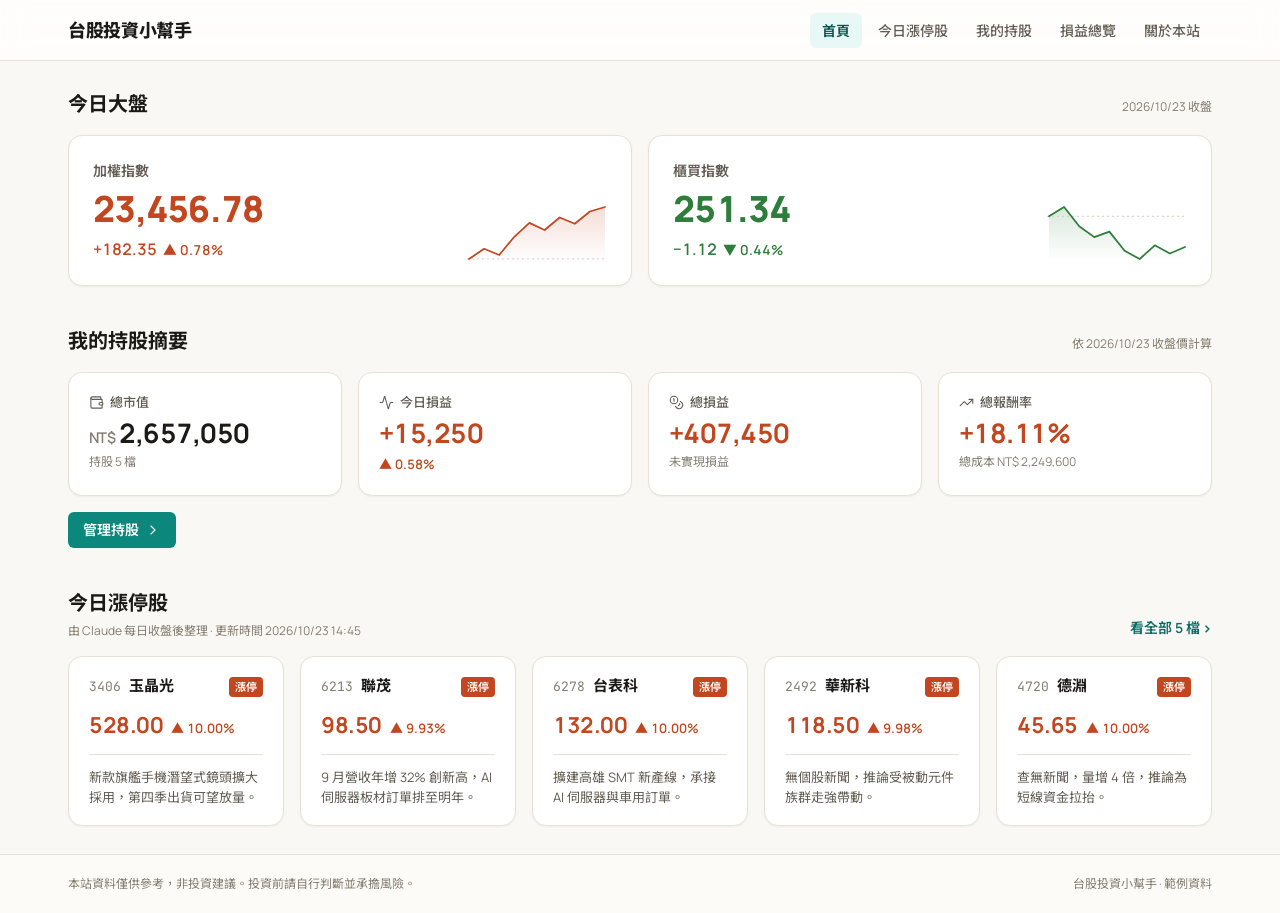
==== index.html @ 596cfdf7 "Add 台股投資小幫手 static site (首頁、今日漲停股、我的持股) Plain HTML/CSS/JS with no build step, deployable as-is on Ve" ====
<!DOCTYPE html>
<html lang="zh-Hant-TW">
<head>
<meta charset="utf-8">
<meta name="viewport" content="width=device-width, initial-scale=1">
<title>台股投資小幫手</title>
<link rel="stylesheet" href="css/tokens.css">
<link rel="stylesheet" href="css/app.css">
</head>
<body>
<div class="app">
  <header class="topbar" id="site-header"></header>

  <main class="main main--home">
    <section class="section">
      <div class="section-head">
        <h2 class="section-title">今日大盤</h2>
        <span class="caption" id="market-asof"></span>
      </div>
      <div class="grid grid--index" id="market"></div>
    </section>

    <section class="section" id="holdings-summary">
      <div class="section-head">
        <h2 class="section-title">我的持股摘要</h2>
        <span class="caption" id="summary-asof"></span>
      </div>
      <div class="grid grid--summary" id="summary"></div>
      <div>
        <a class="btn btn--primary" href="holdings.html">管理持股<span data-icon="chevron-right" data-size="16"></span></a>
      </div>
    </section>

    <section class="section" id="limit-up">
      <div class="section-head section-head--end">
        <div style="display:flex;flex-direction:column;gap:4px">
          <h2 class="section-title">今日漲停股</h2>
          <span class="caption" id="limitup-updated"></span>
        </div>
        <a class="see-all" href="limit-up.html" id="see-all"></a>
      </div>
      <div class="grid grid--minis" id="limitups"></div>
    </section>
  </main>

  <footer class="footer" id="about"></footer>
</div>

<script src="js/data.js"></script>
<script src="js/ui.js"></script>
<script>
renderChrome('home');
hydrateIcons();

document.getElementById('market-asof').textContent = `${AS_OF} 收盤`;
document.getElementById('summary-asof').textContent = `依 ${AS_OF} 收盤價計算`;
document.getElementById('limitup-updated').textContent = `由 Claude 每日收盤後整理 · 更新時間 ${LIMIT_UP_UPDATED}`;

const indexCard = (label, m) => `
  <div class="card index-card">
    <div class="index-card__body">
      <div class="index-card__label">${label}</div>
      <div class="index-card__value is-${dirOf(m.change)}">${f2(m.value)}</div>
      ${changeText({ value: m.change, percent: m.percent, decimals: 2, size: 16 })}
    </div>
    ${sparkline(m.trend, { width: 140, height: 56, baseline: m.prev })}
  </div>`;
document.getElementById('market').innerHTML = indexCard('加權指數', MARKET.taiex) + indexCard('櫃買指數', MARKET.otc);

// Summary is computed from the holdings saved by 我的持股 (holdings.html).
function renderSummary() {
  const t = valueHoldings(loadHoldings().list).totals;
  const pnlDir = dirOf(t.pnl), todayDir = dirOf(t.today);
  document.getElementById('summary').innerHTML = `
    <div class="grid grid--pair">
      ${statCard({ label: '總市值', iconName: 'wallet', unit: 'NT$', value: f0(t.mv), hint: `持股 ${t.count} 檔` })}
      ${statCard({ label: '今日損益', iconName: 'activity', value: signed(t.today, f0(Math.abs(t.today))), dir: todayDir, colorValue: true, percent: t.todayPct })}
    </div>
    <div class="grid grid--pair">
      ${statCard({ label: '總損益', iconName: 'coins', value: signed(t.pnl, f0(Math.abs(t.pnl))), dir: pnlDir, colorValue: true, hint: '未實現損益' })}
      ${statCard({ label: '總報酬率', iconName: 'trending-up', value: signed(t.ret, f2(Math.abs(t.ret)) + '%'), dir: pnlDir, colorValue: true, hint: `總成本 NT$ ${f0(t.cost)}` })}
    </div>`;
}
renderSummary();
// Stay in sync when holdings change in another tab, or when returning via the back button.
window.addEventListener('storage', e => { if (e.key === HOLDINGS_KEY) renderSummary(); });
window.addEventListener('pageshow', e => { if (e.persisted) renderSummary(); });

document.getElementById('see-all').innerHTML = `看全部 ${LIMIT_UPS.length} 檔<span class="see-all__chev">›</span>`;
document.getElementById('limitups').innerHTML = LIMIT_UPS.map(s => `
  <a class="card mini" href="limit-up.html#s${s.code}">
    <div class="mini__head">
      <div class="mini__id"><span class="mini__code">${s.code}</span><span class="mini__name">${esc(s.name)}</span></div>
      <span class="tag-limit">漲停</span>
    </div>
    <div class="mini__price"><span class="mini__close">${f2(s.price)}</span><span class="mini__pct">▲ ${f2(s.pct)}%</span></div>
    <p class="mini__reason">${esc(s.short)}</p>
  </a>`).join('');
</script>
</body>
</html>
---- css/tokens.css ----
/* Design tokens — copied from the Stock Dashboard design system (project/_ds/…/tokens). */
/* ---- fonts.css ---- */
/* Google Fonts substitutes — no brand font files were provided */
@import url("https://fonts.googleapis.com/css2?family=Manrope:wght@400;500;600;700;800&family=Noto+Sans+TC:wght@400;500;700&family=JetBrains+Mono:wght@400;500;600&display=swap");

/* ---- colors.css ---- */
:root{
/* Sea — primary (turquoise shallows) */
--sea-50:#E8F8F6;--sea-100:#C9EFEB;--sea-200:#9BE2DA;--sea-300:#62CFC4;--sea-400:#2FBBAE;--sea-500:#14A396;--sea-600:#0B877C;--sea-700:#086C64;--sea-800:#08534D;--sea-900:#073F3B;
/* Sand — warm neutrals */
--sand-0:#FFFFFF;--sand-25:#FCFBF8;--sand-50:#FAF8F4;--sand-100:#F3EFE7;--sand-200:#E8E2D6;--sand-300:#D6CEBF;--sand-400:#B0A799;--sand-500:#857D71;--sand-600:#635C53;--sand-700:#48433C;--sand-800:#2F2B27;--sand-900:#1C1A17;
/* Shade — palm-shadow lavender (secondary) */
--shade-50:#F1F2F8;--shade-100:#E1E3F0;--shade-200:#C6C9E1;--shade-300:#A6AACD;--shade-400:#8A8FBA;--shade-500:#6F74A3;--shade-600:#575C88;--shade-700:#43476B;
/* Terracotta — roofs; = 上漲 (TW convention: red up) */
--terra-50:#FCEEE8;--terra-100:#F8D9CC;--terra-300:#EC9A7A;--terra-500:#D9542B;--terra-600:#C2461F;--terra-700:#9C3818;
/* Palm — fronds; = 下跌 (TW convention: green down) */
--palm-50:#E9F4EA;--palm-100:#CDE6D0;--palm-300:#7DBA86;--palm-500:#3E9147;--palm-600:#2F7D3B;--palm-700:#23602D;
/* Sun — jet-ski yellow; warnings */
--sun-50:#FEF6E4;--sun-100:#FCE8B8;--sun-400:#F2B53A;--sun-500:#E09A12;--sun-700:#8F5F05;
/* Coral — beach umbrella pink; data-viz only */
--coral-300:#F4A3B4;--coral-500:#E66B86;

/* Semantic */
--bg-app:var(--sand-50);
--surface-card:var(--sand-0);
--surface-sunken:var(--sand-100);
--surface-hover:var(--sand-100);
--surface-selected:var(--sea-50);
--surface-inverse:var(--sand-900);
--text-primary:var(--sand-900);
--text-secondary:var(--sand-600);
--text-tertiary:var(--sand-500);
--text-disabled:var(--sand-400);
--text-inverse:var(--sand-0);
--text-link:var(--sea-700);
--border-subtle:var(--sand-200);
--border-default:var(--sand-300);
--border-strong:var(--sand-500);
--border-focus:var(--sea-500);
--accent:var(--sea-600);
--accent-hover:var(--sea-700);
--accent-press:var(--sea-800);
--accent-soft:var(--sea-50);
--accent-on:var(--sand-0);
--secondary:var(--shade-500);
--secondary-soft:var(--shade-50);

/* Market (台股慣例：紅漲綠跌) */
--market-up:var(--terra-600);
--market-up-soft:var(--terra-50);
--market-down:var(--palm-600);
--market-down-soft:var(--palm-50);
--market-flat:var(--sand-500);
--market-flat-soft:var(--sand-100);

/* Status */
--status-success:var(--sea-600);--status-success-soft:var(--sea-50);
--status-warning:var(--sun-700);--status-warning-soft:var(--sun-50);
--status-danger:var(--terra-700);--status-danger-soft:var(--terra-50);
--status-info:var(--shade-600);--status-info-soft:var(--shade-50);

/* Data-viz categorical, in order */
--viz-1:var(--sea-500);--viz-2:var(--shade-400);--viz-3:var(--sun-400);--viz-4:var(--coral-500);--viz-5:var(--sea-800);--viz-6:var(--sand-400);
}

/* ---- typography.css ---- */
:root{
--font-sans:"Manrope","Noto Sans TC",system-ui,-apple-system,"PingFang TC","Microsoft JhengHei",sans-serif;
--font-cjk:"Noto Sans TC","PingFang TC","Microsoft JhengHei",sans-serif;
--font-mono:"JetBrains Mono",ui-monospace,"SFMono-Regular",Menlo,monospace;
--font-numeric:"Manrope","Noto Sans TC",sans-serif; /* always with tabular-nums */

--fw-regular:400;/* @kind other */--fw-medium:500;/* @kind other */--fw-semibold:600;/* @kind other */--fw-bold:700;/* @kind other */--fw-heavy:800;/* @kind other */

--fs-11:11px;--fs-12:12px;--fs-13:13px;--fs-14:14px;--fs-16:16px;--fs-18:18px;--fs-20:20px;--fs-24:24px;--fs-30:30px;--fs-40:40px;--fs-56:56px;
--lh-tight:1.15;/* @kind other */--lh-snug:1.3;/* @kind other */--lh-normal:1.5;/* @kind other */--lh-relaxed:1.65;/* @kind other */
--ls-tight:-0.02em;/* @kind other */--ls-normal:0;/* @kind other */--ls-wide:0.06em;/* @kind other */

/* Semantic roles */
--type-display-size:var(--fs-40);--type-display-weight:800;/* @kind other */--type-display-lh:var(--lh-tight);/* @kind other */
--type-h1-size:var(--fs-24);--type-h1-weight:700;/* @kind other */
--type-h2-size:var(--fs-18);--type-h2-weight:700;/* @kind other */
--type-h3-size:var(--fs-16);--type-h3-weight:600;/* @kind other */
--type-body-size:var(--fs-14);--type-body-weight:400;/* @kind other */
--type-small-size:var(--fs-13);
--type-caption-size:var(--fs-12);
--type-overline-size:var(--fs-11);
--type-kpi-size:var(--fs-30);--type-kpi-weight:700;/* @kind other */
}

/* ---- spacing.css ---- */
:root{
--space-0:0;--space-1:2px;--space-2:4px;--space-3:6px;--space-4:8px;--space-5:12px;--space-6:16px;--space-7:20px;--space-8:24px;--space-9:32px;--space-10:40px;--space-11:56px;--space-12:72px;
--radius-xs:4px;--radius-sm:6px;--radius-md:10px;--radius-lg:14px;--radius-xl:20px;--radius-full:999px;
--control-h-sm:28px;--control-h-md:36px;--control-h-lg:44px;
--sidebar-w:232px;--topbar-h:60px;--content-max:1360px;
--card-pad:20px;--gutter:16px;
}

/* ---- effects.css ---- */
:root{
--shadow-xs:0 1px 2px rgba(60,45,20,.06);
--shadow-sm:0 1px 2px rgba(60,45,20,.05),0 2px 8px rgba(60,45,20,.05);
--shadow-md:0 2px 4px rgba(60,45,20,.05),0 10px 28px rgba(60,45,20,.09);
--shadow-lg:0 4px 8px rgba(60,45,20,.06),0 24px 56px rgba(60,45,20,.14);
--ring-focus:0 0 0 3px rgba(20,163,150,.28);
--overlay-scrim:rgba(28,26,23,.36);
--blur-glass:saturate(1.4) blur(14px);/* @kind other */
--surface-glass:rgba(255,255,255,.72);
--ease-out:cubic-bezier(.22,.8,.3,1);/* @kind other */--ease-in-out:cubic-bezier(.65,0,.35,1);/* @kind other */
--dur-fast:120ms;/* @kind other */--dur-base:180ms;/* @kind other */--dur-slow:280ms;/* @kind other */
}

/* ---- base.css ---- */
*,*::before,*::after{box-sizing:border-box}
html,body{margin:0}
body{font-family:var(--font-sans);font-size:var(--type-body-size);line-height:var(--lh-normal);color:var(--text-primary);background:var(--bg-app);-webkit-font-smoothing:antialiased}
a{color:var(--text-link);text-decoration:none}a:hover{color:var(--sea-800);text-decoration:underline}
.num,.tnum{font-variant-numeric:tabular-nums lining-nums}
:focus-visible{outline:none;box-shadow:var(--ring-focus)}
---- css/app.css ----
/* 台股投資小幫手 — page layout and component styles.
   Mirrors the Stock Dashboard design-system components (Button, Input, StatCard,
   ChangeText, Badge, SegmentedControl, Sparkline) used in the Claude Design mockups. */

body { margin: 0; background: var(--bg-app); color: var(--text-primary); font-family: var(--font-sans); }
a { color: var(--text-link); text-decoration: none; }
a:hover { color: var(--sea-800); }
.icon { flex-shrink: 0; display: block; }
.mono { font-family: var(--font-mono); }
.tnum { font-variant-numeric: tabular-nums; }

/* ---------- Shell ---------- */
.app { min-height: 100vh; display: flex; flex-direction: column; background: var(--bg-app); }

.topbar {
  position: sticky; top: 0; z-index: 10;
  background: var(--surface-glass);
  backdrop-filter: blur(14px); -webkit-backdrop-filter: blur(14px);
  border-bottom: 1px solid var(--border-subtle);
}
.topbar__inner {
  max-width: 1200px; margin: 0 auto; padding: 0 28px; min-height: 60px;
  display: flex; align-items: center; justify-content: space-between; gap: 24px; flex-wrap: wrap;
}
.brand { font-size: 18px; font-weight: 800; letter-spacing: -0.02em; color: var(--text-primary); }
.brand:hover { color: var(--text-primary); text-decoration: none; }
.nav { display: flex; align-items: center; gap: 4px; flex-wrap: wrap; }
.nav__link {
  padding: 7px 12px; border-radius: 6px; font-size: 14px; font-weight: 500;
  color: var(--text-secondary);
}
.nav__link:hover { background: var(--surface-hover); color: var(--text-primary); text-decoration: none; }
.nav__link[aria-current="page"] { font-weight: 600; color: var(--sea-800); background: var(--accent-soft); }

.main {
  flex: 1; width: 100%; max-width: 1200px; margin: 0 auto; padding: 28px;
  display: flex; flex-direction: column;
}
.main--home { gap: 40px; }
.main--limitup { gap: 24px; }
.main--holdings { gap: 32px; }

.footer { border-top: 1px solid var(--border-subtle); background: var(--sand-25); }
.footer__inner {
  max-width: 1200px; margin: 0 auto; padding: 20px 28px;
  display: flex; justify-content: space-between; gap: 12px; flex-wrap: wrap;
  font-size: 12px; color: var(--text-tertiary);
}

/* ---------- Headings ---------- */
.page-head { display: flex; align-items: flex-end; justify-content: space-between; gap: 16px; flex-wrap: wrap; }
.page-title { margin: 0; font-size: 28px; font-weight: 800; letter-spacing: -0.02em; }
.section { display: flex; flex-direction: column; gap: 16px; }
.section-head { display: flex; align-items: baseline; justify-content: space-between; gap: 12px; flex-wrap: wrap; }
.section-head--end { align-items: flex-end; }
.section-title { margin: 0; font-size: 20px; font-weight: 700; }
.card-title { margin: 0; font-size: 16px; font-weight: 700; }
.caption { font-size: 12px; color: var(--text-tertiary); }

/* ---------- Card ---------- */
.card {
  background: var(--surface-card); border: 1px solid var(--border-subtle);
  border-radius: 14px; box-shadow: var(--shadow-xs);
}

/* ---------- Grids ---------- */
.grid { display: grid; gap: 16px; }
.grid--index { grid-template-columns: repeat(auto-fit, minmax(min(100%, 360px), 1fr)); }
.grid--summary { grid-template-columns: repeat(auto-fit, minmax(min(100%, 400px), 1fr)); }
.grid--pair { grid-template-columns: repeat(2, minmax(0, 1fr)); }
.grid--stats3 { grid-template-columns: repeat(auto-fit, minmax(min(100%, 240px), 1fr)); }
.grid--minis { grid-template-columns: repeat(auto-fit, minmax(min(100%, 150px), 1fr)); }
.grid--limitup { grid-template-columns: repeat(auto-fit, minmax(min(100%, 420px), 1fr)); }
.grid--form { grid-template-columns: repeat(auto-fit, minmax(min(100%, 180px), 1fr)); gap: 12px; align-items: end; }

/* ---------- Button ---------- */
.btn {
  display: inline-flex; align-items: center; justify-content: center; gap: 6px;
  height: var(--control-h-md); padding: 0 14px;
  font-family: var(--font-sans); font-size: 14px; font-weight: 600; white-space: nowrap;
  border-radius: var(--radius-sm); border: 1px solid transparent; cursor: pointer;
  transition: background var(--dur-fast) var(--ease-out), transform var(--dur-fast);
}
.btn:hover { text-decoration: none; }
.btn:active { transform: scale(.98); }
.btn--sm { height: var(--control-h-sm); padding: 0 10px; font-size: 13px; }
.btn--primary { background: var(--accent); color: var(--accent-on); }
.btn--primary:hover { background: var(--accent-hover); color: var(--accent-on); }
.btn--primary:active { background: var(--accent-press); }
.btn--ghost { background: transparent; color: var(--text-primary); }
.btn--ghost:hover { background: var(--surface-hover); color: var(--text-primary); }
.btn--ghost:active { background: var(--sand-200); }

/* ---------- Input ---------- */
.field { display: flex; flex-direction: column; gap: 6px; font-family: var(--font-sans); }
.field__label { font-size: 13px; font-weight: 600; color: var(--text-secondary); }
.field__box {
  display: flex; align-items: center; gap: 8px; height: var(--control-h-md); padding: 0 12px;
  border-radius: var(--radius-sm); background: var(--surface-card);
  border: 1px solid var(--border-default); color: var(--text-tertiary);
  transition: border-color var(--dur-fast), box-shadow var(--dur-fast);
}
.field__box:focus-within { border-color: var(--border-focus); box-shadow: var(--ring-focus); }
.field__box input {
  flex: 1; min-width: 0; border: 0; outline: 0; background: transparent;
  font: inherit; font-size: 14px; color: var(--text-primary); font-variant-numeric: tabular-nums;
}
.field__box input:focus-visible { box-shadow: none; }
.field__box input.is-numeric { text-align: right; }
.field__box input::placeholder { color: var(--text-disabled); }
.field__suffix { font-size: 13px; color: var(--text-tertiary); white-space: nowrap; }
.form-msg { font-size: 12px; color: var(--status-danger); }

/* ---------- StatCard ---------- */
.stat { padding: var(--card-pad); display: flex; flex-direction: column; gap: 6px; min-width: 0; }
.stat__label { display: flex; align-items: center; gap: 6px; font-size: 13px; font-weight: 500; color: var(--text-secondary); }
.stat__value {
  font-size: clamp(20px, 2.1vw, var(--type-kpi-size)); font-weight: 700; letter-spacing: -0.02em;
  line-height: 1.15; font-variant-numeric: tabular-nums; color: var(--text-primary);
  white-space: nowrap; overflow: hidden; text-overflow: ellipsis;
}
.stat__unit { font-size: .55em; font-weight: 600; margin-right: 4px; color: var(--text-tertiary); }
.stat__sub { margin-top: 4px; }
.stat__hint { font-size: 12px; color: var(--text-tertiary); margin-top: 4px; }

/* ---------- Market colours (台股：紅漲綠跌) ---------- */
.is-up { color: var(--market-up); }
.is-down { color: var(--market-down); }
.is-flat { color: var(--market-flat); }

/* ---------- ChangeText ---------- */
.chg { display: inline-flex; align-items: baseline; gap: 6px; font-weight: 600; font-variant-numeric: tabular-nums; white-space: nowrap; }
.chg > span + span { font-size: .86em; }

/* ---------- Badge ---------- */
.badge {
  display: inline-flex; align-items: center; gap: 5px; height: 22px; padding: 0 8px;
  border-radius: var(--radius-full); font-size: 12px; font-weight: 600; line-height: 1; white-space: nowrap;
  align-self: flex-start;
}
.badge--accent { background: var(--accent-soft); color: var(--sea-800); }
.badge--info { background: var(--status-info-soft); color: var(--status-info); }
.badge--warning { background: var(--status-warning-soft); color: var(--status-warning); }

/* ---------- SegmentedControl ---------- */
.seg { display: inline-flex; padding: 3px; gap: 2px; background: var(--surface-sunken); border-radius: var(--radius-md); }
.seg__btn {
  height: 28px; padding: 0 12px; border: 0; border-radius: 7px; cursor: pointer;
  font: inherit; font-size: 13px; font-weight: 600; white-space: nowrap;
  background: transparent; color: var(--text-secondary); transition: all var(--dur-fast);
}
.seg__btn[aria-pressed="true"] { background: var(--surface-card); color: var(--text-primary); box-shadow: var(--shadow-xs); }
.filters { display: flex; align-items: center; gap: 12px; flex-wrap: wrap; overflow-x: auto; }

/* ---------- 首頁：大盤卡 ---------- */
.index-card { padding: 24px; display: grid; grid-template-columns: minmax(0, 1fr) auto; align-items: end; gap: 16px; }
.index-card__body { display: flex; flex-direction: column; gap: 8px; min-width: 0; }
.index-card__label { font-size: 14px; font-weight: 600; color: var(--text-secondary); }
.index-card__value { font-size: 36px; font-weight: 800; letter-spacing: -0.02em; line-height: 1.1; font-variant-numeric: tabular-nums; }
.sparkline { display: block; overflow: visible; }

/* ---------- 首頁：漲停小卡 ---------- */
.mini {
  padding: 18px 20px; display: flex; flex-direction: column; gap: 12px; color: var(--text-primary);
  transition: box-shadow 120ms var(--ease-out);
}
.mini:hover { box-shadow: var(--shadow-sm); color: var(--text-primary); text-decoration: none; }
.mini__head { display: flex; align-items: baseline; justify-content: space-between; gap: 8px; }
.mini__id { display: flex; align-items: baseline; gap: 8px; min-width: 0; }
.mini__code { font-family: var(--font-mono); font-size: 13px; color: var(--text-tertiary); }
.mini__name { font-size: 15px; font-weight: 700; white-space: nowrap; overflow: hidden; text-overflow: ellipsis; }
.tag-limit { font-size: 11px; font-weight: 600; color: #fff; background: var(--market-up); padding: 2px 6px; border-radius: 4px; white-space: nowrap; }
.mini__price { display: flex; align-items: baseline; gap: 8px; }
.mini__close { font-size: 22px; font-weight: 700; letter-spacing: -0.02em; font-variant-numeric: tabular-nums; color: var(--market-up); }
.mini__pct { font-size: 13px; font-weight: 600; color: var(--market-up); font-variant-numeric: tabular-nums; }
.mini__reason {
  margin: 0; padding-top: 12px; border-top: 1px solid var(--border-subtle);
  font-size: 13px; line-height: 1.55; color: var(--text-secondary); text-wrap: pretty;
}
.see-all { display: inline-flex; align-items: center; gap: 2px; font-size: 14px; font-weight: 600; }
.see-all__chev { font-size: 16px; }

/* ---------- 今日漲停股 ---------- */
.limit-card { padding: 20px; display: flex; flex-direction: column; gap: 14px; min-width: 0; }
.limit-card__head { display: flex; align-items: flex-start; justify-content: space-between; gap: 12px; }
.limit-card__id { display: flex; flex-direction: column; gap: 6px; min-width: 0; }
.limit-card__title { display: flex; align-items: baseline; gap: 8px; }
.limit-card__code { font-family: var(--font-mono); font-size: 14px; color: var(--text-tertiary); }
.limit-card__name { font-size: 17px; font-weight: 700; }
.limit-card__quote { display: flex; flex-direction: column; align-items: flex-end; gap: 4px; flex: none; }
.limit-card__price { font-size: 24px; font-weight: 700; letter-spacing: -0.02em; line-height: 1.15; font-variant-numeric: tabular-nums; color: var(--market-up); }
.limit-card__reason {
  margin: 0; padding-top: 14px; border-top: 1px solid var(--border-subtle);
  font-size: 14px; line-height: 1.65; color: var(--text-secondary); text-wrap: pretty;
}
.page-meta { display: flex; align-items: baseline; gap: 12px; flex-wrap: wrap; font-size: 14px; color: var(--text-secondary); }
.page-meta strong { font-weight: 700; color: var(--text-primary); font-variant-numeric: tabular-nums; }
.empty-card { padding: 40px 20px; text-align: center; font-size: 14px; color: var(--text-tertiary); }

/* ---------- 我的持股 ---------- */
.panel { padding: 20px; display: flex; flex-direction: column; gap: 16px; }
.panel--table { padding: 20px 8px 8px; gap: 8px; min-width: 0; }
.panel__head { display: flex; align-items: baseline; justify-content: space-between; gap: 12px; padding: 0 12px; }
.panel__sub { font-size: 12px; color: var(--text-tertiary); margin-top: 2px; }
.table-wrap { overflow-x: auto; }
.table { width: 100%; border-collapse: collapse; font-size: 14px; font-variant-numeric: tabular-nums; }
.table th {
  text-align: left; padding: 10px 14px; font-size: 12px; font-weight: 600; color: var(--text-tertiary);
  border-bottom: 1px solid var(--border-subtle); white-space: nowrap;
}
.table td { padding: 12px 14px; border-bottom: 1px solid var(--border-subtle); white-space: nowrap; }
.table .r { text-align: right; }
.table tbody tr { transition: background 120ms; }
.table tbody tr:hover { background: var(--surface-hover); }
.table .c-code { font-family: var(--font-mono); font-size: 13px; color: var(--text-secondary); }
.table .c-name { font-weight: 600; }
.table .c-muted { color: var(--text-secondary); }
.table .c-strong { font-weight: 600; }
.table td.c-action { padding: 6px 8px; text-align: right; }
.table-empty { padding: 32px 12px; text-align: center; font-size: 14px; color: var(--text-tertiary); }
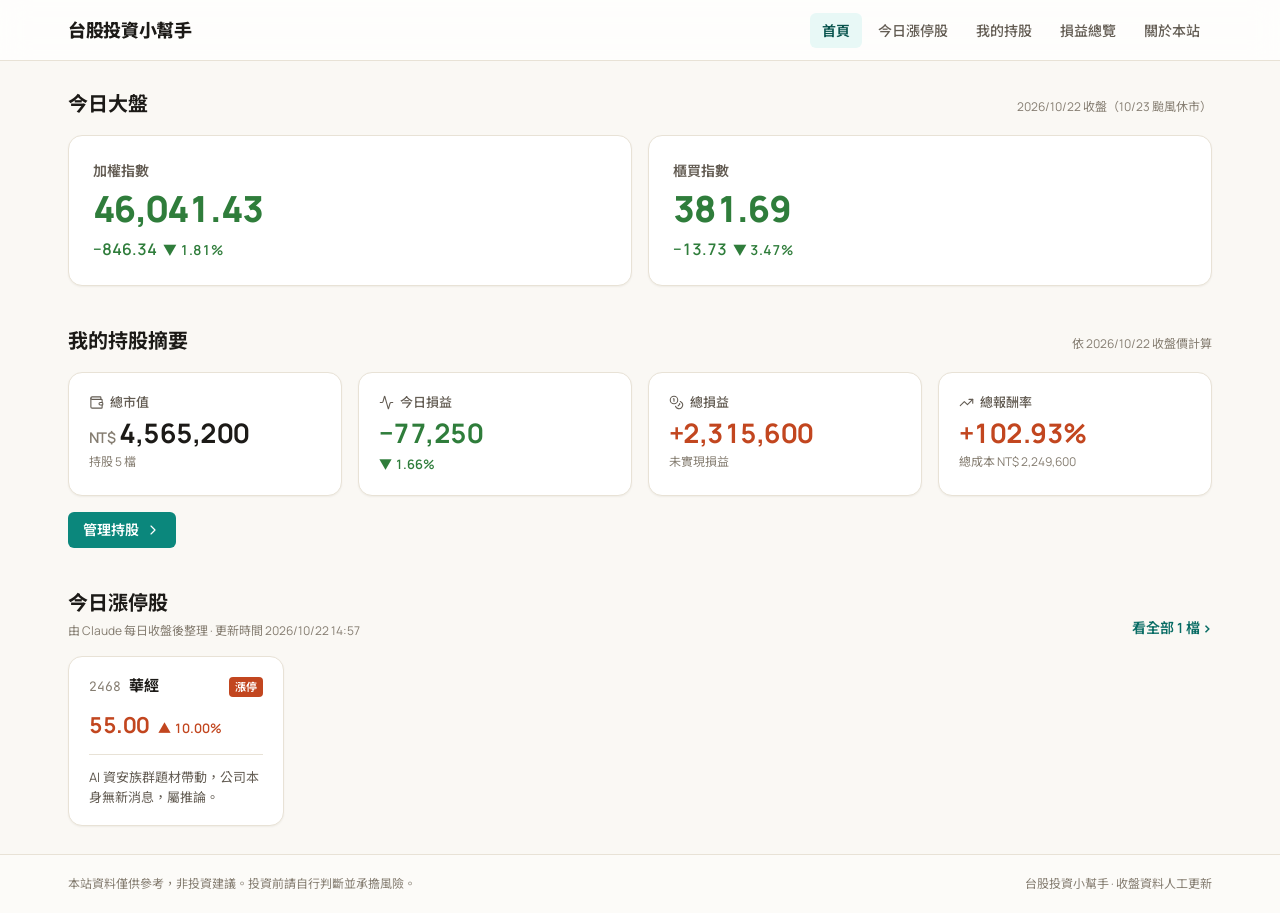
==== commit 4520ae74: "Update market data to the 2026/10/22 close 10/23 was a typhoon (薔琵) market holiday, so 10/22 is the " ====
--- a/index.html
+++ b/index.html
@@ -52,7 +52,7 @@
 renderChrome('home');
 hydrateIcons();
 
-document.getElementById('market-asof').textContent = `${AS_OF} 收盤`;
+document.getElementById('market-asof').textContent = `${AS_OF} 收盤（${AS_OF_NOTE}）`;
 document.getElementById('summary-asof').textContent = `依 ${AS_OF} 收盤價計算`;
 document.getElementById('limitup-updated').textContent = `由 Claude 每日收盤後整理 · 更新時間 ${LIMIT_UP_UPDATED}`;
 
@@ -63,7 +63,6 @@
       <div class="index-card__value is-${dirOf(m.change)}">${f2(m.value)}</div>
       ${changeText({ value: m.change, percent: m.percent, decimals: 2, size: 16 })}
     </div>
-    ${sparkline(m.trend, { width: 140, height: 56, baseline: m.prev })}
   </div>`;
 document.getElementById('market').innerHTML = indexCard('加權指數', MARKET.taiex) + indexCard('櫃買指數', MARKET.otc);
 
--- a/css/app.css
+++ b/css/app.css
@@ -1,6 +1,6 @@
 /* 台股投資小幫手 — page layout and component styles.
    Mirrors the Stock Dashboard design-system components (Button, Input, StatCard,
-   ChangeText, Badge, SegmentedControl, Sparkline) used in the Claude Design mockups. */
+   ChangeText, Badge, SegmentedControl) used in the Claude Design mockups. */
 
 body { margin: 0; background: var(--bg-app); color: var(--text-primary); font-family: var(--font-sans); }
 a { color: var(--text-link); text-decoration: none; }
@@ -69,8 +69,9 @@
 .grid--summary { grid-template-columns: repeat(auto-fit, minmax(min(100%, 400px), 1fr)); }
 .grid--pair { grid-template-columns: repeat(2, minmax(0, 1fr)); }
 .grid--stats3 { grid-template-columns: repeat(auto-fit, minmax(min(100%, 240px), 1fr)); }
-.grid--minis { grid-template-columns: repeat(auto-fit, minmax(min(100%, 150px), 1fr)); }
-.grid--limitup { grid-template-columns: repeat(auto-fit, minmax(min(100%, 420px), 1fr)); }
+/* auto-fill keeps card widths stable when there are only one or two limit-up stocks. */
+.grid--minis { grid-template-columns: repeat(auto-fill, minmax(min(100%, 200px), 1fr)); }
+.grid--limitup { grid-template-columns: repeat(auto-fill, minmax(min(100%, 420px), 1fr)); }
 .grid--form { grid-template-columns: repeat(auto-fit, minmax(min(100%, 180px), 1fr)); gap: 12px; align-items: end; }
 
 /* ---------- Button ---------- */
@@ -157,7 +158,6 @@
 .index-card__body { display: flex; flex-direction: column; gap: 8px; min-width: 0; }
 .index-card__label { font-size: 14px; font-weight: 600; color: var(--text-secondary); }
 .index-card__value { font-size: 36px; font-weight: 800; letter-spacing: -0.02em; line-height: 1.1; font-variant-numeric: tabular-nums; }
-.sparkline { display: block; overflow: visible; }
 
 /* ---------- 首頁：漲停小卡 ---------- */
 .mini {
@@ -216,5 +216,6 @@
 .table .c-name { font-weight: 600; }
 .table .c-muted { color: var(--text-secondary); }
 .table .c-strong { font-weight: 600; }
+.table .c-asof { margin-right: 6px; font-size: 11px; color: var(--text-tertiary); }
 .table td.c-action { padding: 6px 8px; text-align: right; }
 .table-empty { padding: 32px 12px; text-align: center; font-size: 14px; color: var(--text-tertiary); }
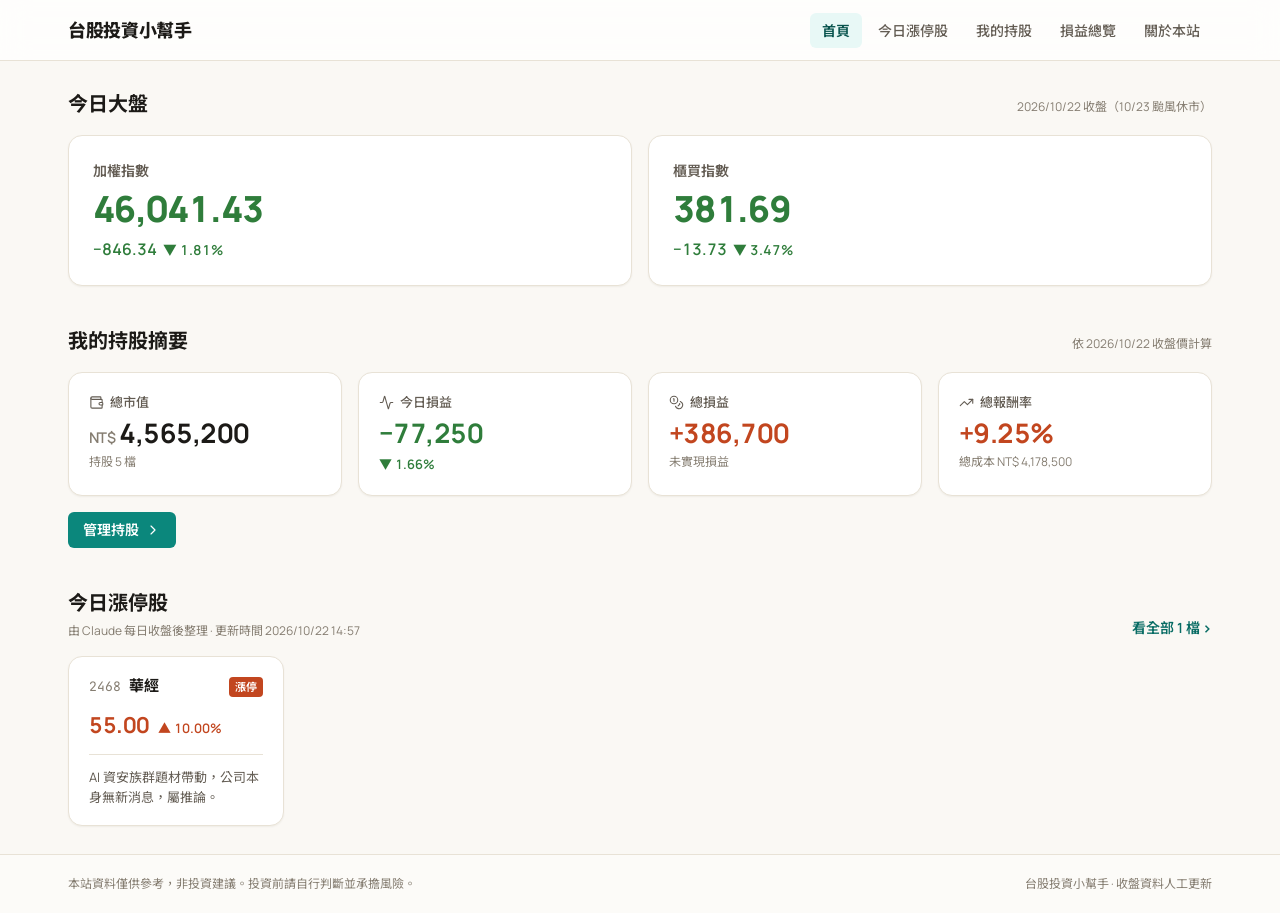
==== commit c218b5cf: "Make the as-of date note optional An empty AS_OF_NOTE no longer renders empty parentheses, so the da" ====
--- a/index.html
+++ b/index.html
@@ -52,7 +52,7 @@
 renderChrome('home');
 hydrateIcons();
 
-document.getElementById('market-asof').textContent = `${AS_OF} 收盤（${AS_OF_NOTE}）`;
+document.getElementById('market-asof').textContent = `${AS_OF} 收盤${AS_OF_NOTE ? `（${AS_OF_NOTE}）` : ''}`;
 document.getElementById('summary-asof').textContent = `依 ${AS_OF} 收盤價計算`;
 document.getElementById('limitup-updated').textContent = `由 Claude 每日收盤後整理 · 更新時間 ${LIMIT_UP_UPDATED}`;
 
